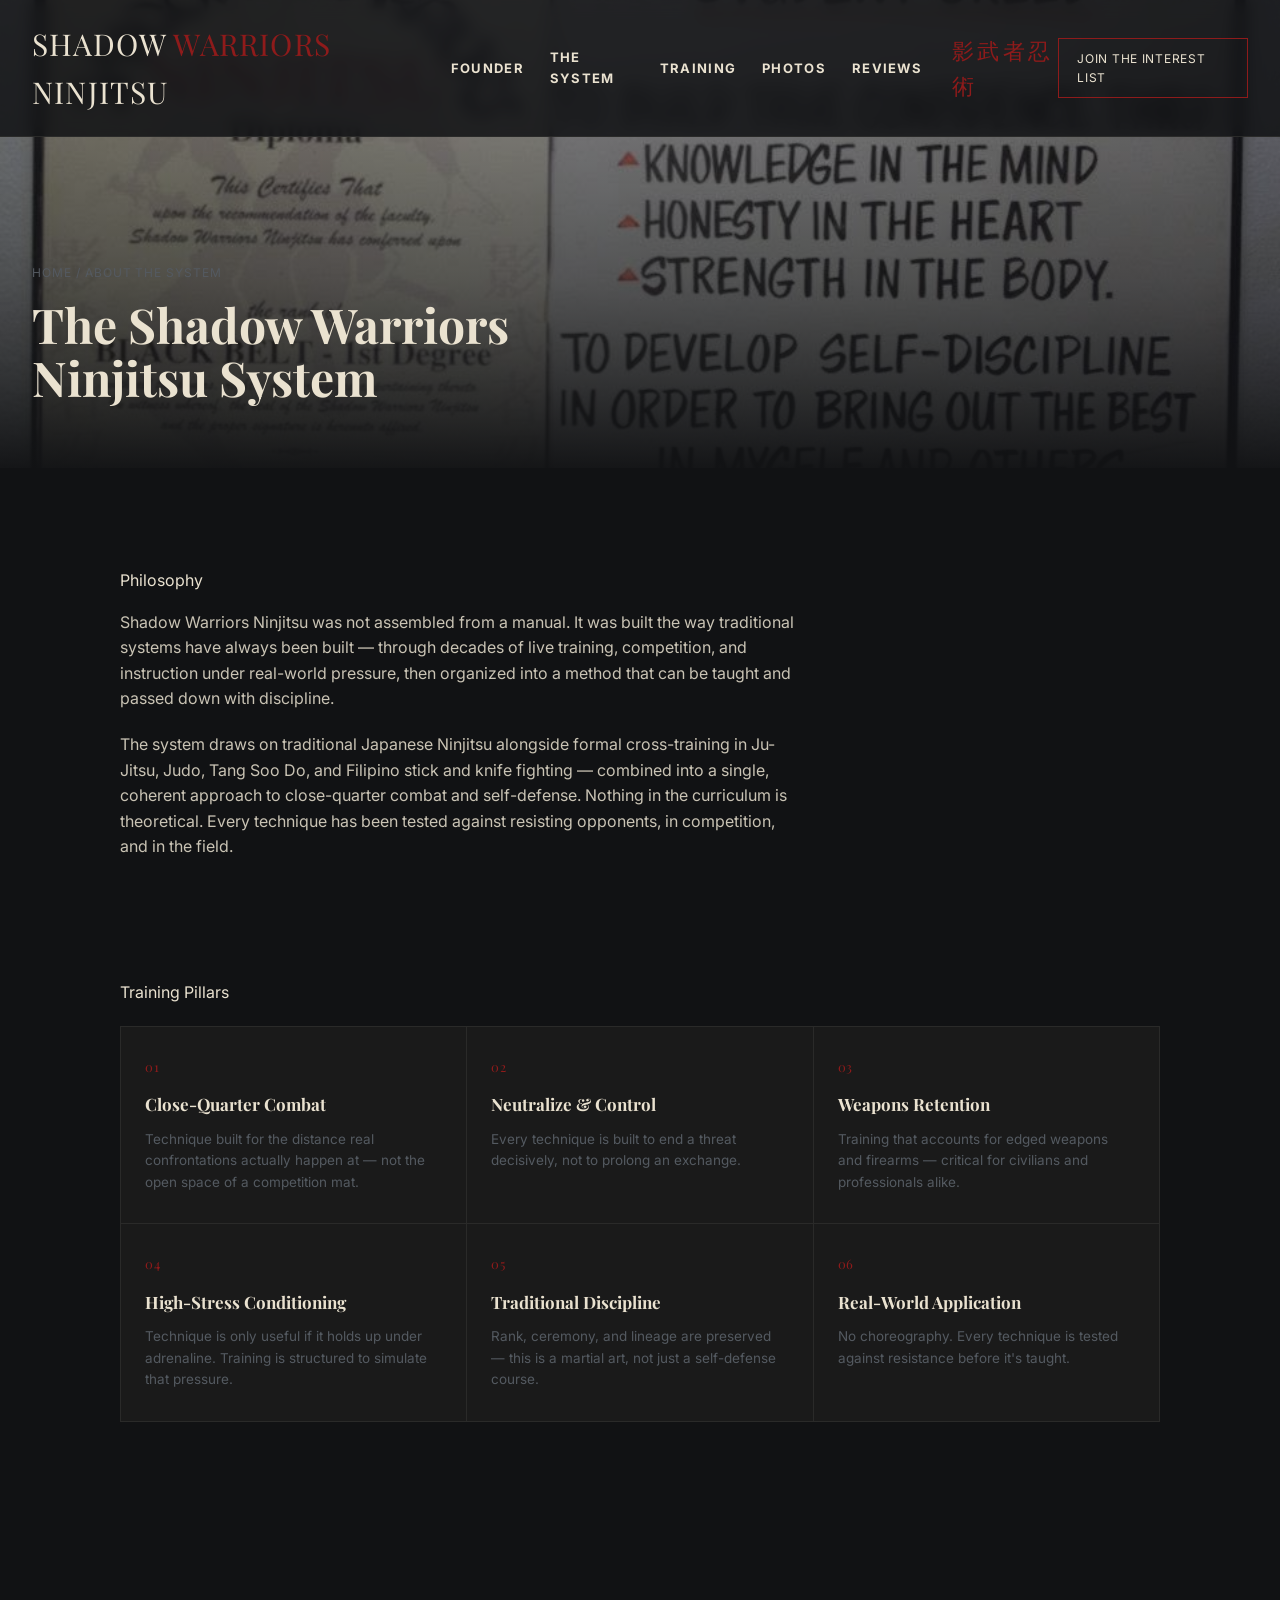
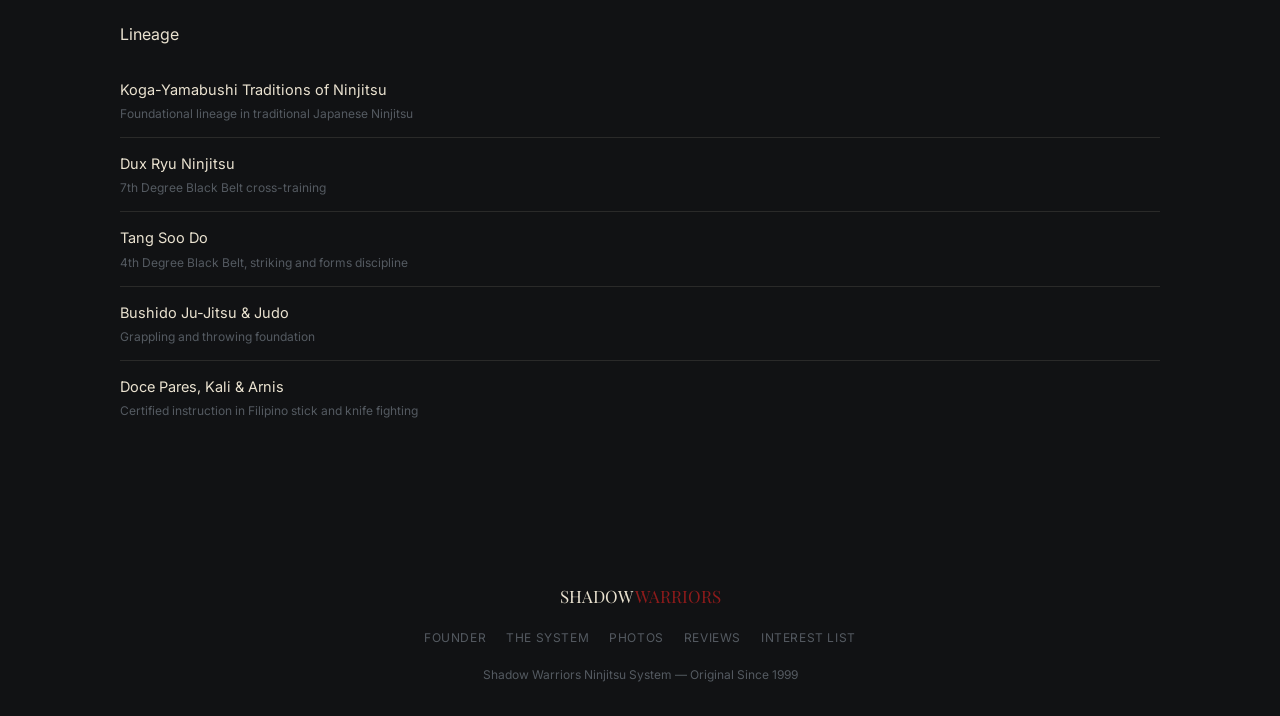
==== about-the-system.html @ 255f66b7 "Fix Founder page duplicate photo, refresh Home page Legacy image" ====
<!DOCTYPE html>
<html lang="en">
<head>
<meta charset="UTF-8">
<meta name="viewport" content="width=device-width, initial-scale=1.0">
<title>About the System — Shadow Warriors Ninjitsu</title>
<link rel="preconnect" href="https://fonts.googleapis.com">
<link rel="preconnect" href="https://fonts.gstatic.com" crossorigin>
<link href="https://fonts.googleapis.com/css2?family=Playfair+Display:wght@400;600;700&family=Inter:wght@400;500;600;700&display=swap" rel="stylesheet">
<link rel="stylesheet" href="style.css">
<style>
  .page-hero{
    position:relative; min-height:52vh;
    display:flex; align-items:flex-end;
    padding:64px 32px 64px;
    background:
      linear-gradient(180deg, rgba(17,18,20,0.3) 0%, rgba(17,18,20,0.65) 60%, rgba(17,18,20,0.98) 100%),
      url('photos/credential-black-belt-diploma-creed.jpg') center 30% / cover no-repeat;
  }
  .page-hero-inner{ max-width:640px; }
  .breadcrumb{ font-size:12px; letter-spacing:0.08em; text-transform:uppercase; color:var(--steel); margin-bottom:16px; display:block; }
  .breadcrumb a{ color:var(--steel); } .breadcrumb a:hover{ color:var(--rice); }

  .philosophy p{ color:#c9c3b4; font-size:16px; max-width:680px; margin-bottom:20px; }

  .pillar-grid{ display:grid; grid-template-columns:repeat(3,1fr); gap:1px; background:var(--hairline); border:1px solid var(--hairline); margin-top:20px; }
  .pillar-card{ background:var(--charcoal); padding:30px 24px; }
  .pillar-card .num{ font-family:'Playfair Display', serif; font-size:13px; color:var(--crimson); letter-spacing:0.06em; margin-bottom:14px; }
  .pillar-card h3{ font-family:'Playfair Display', serif; font-size:17px; color:var(--rice); margin-bottom:10px; }
  .pillar-card p{ font-size:13.5px; color:var(--steel); }
  @media (max-width:800px){ .pillar-grid{ grid-template-columns:1fr; } }

  .lineage-list{ list-style:none; margin-top:8px; }
  .lineage-list li{ font-size:14.5px; color:var(--rice); padding:14px 0; border-top:1px solid var(--hairline); }
  .lineage-list li:first-child{ border-top:none; }
  .lineage-list span{ display:block; font-size:12px; color:var(--steel); margin-top:3px; }
</style>
</head>
<body>

<nav>
  <div class="nav-brand">SHADOW <span>WARRIORS</span> NINJITSU</div>
  <div class="nav-links">
    <a href="founder.html">Founder</a>
    <a href="about-the-system.html">The System</a>
    <a href="training.html">Training</a>
    <a href="photos.html">Photos</a>
    <a href="shadow-warriors-legacy-homepage.html#reviews">Reviews</a>
    <span class="nav-kanji">影武者忍術</span>
  </div>
  <a href="contact.html" class="nav-cta">Join the Interest List</a>
</nav>

<header class="page-hero">
  <div class="page-hero-inner fade">
    <span class="breadcrumb"><a href="shadow-warriors-legacy-homepage.html">Home</a> / About the System</span>
    <h1 class="serif" style="font-size:clamp(32px,5vw,48px); color:var(--rice); line-height:1.1;">The Shadow Warriors Ninjitsu System</h1>
  </div>
</header>

<section>
  <div class="inner philosophy">
    <span class="eyebrow" style="display:block; margin-bottom:16px;">Philosophy</span>
    <p>Shadow Warriors Ninjitsu was not assembled from a manual. It was built the way traditional systems have always been built — through decades of live training, competition, and instruction under real-world pressure, then organized into a method that can be taught and passed down with discipline.</p>
    <p>The system draws on traditional Japanese Ninjitsu alongside formal cross-training in Ju-Jitsu, Judo, Tang Soo Do, and Filipino stick and knife fighting — combined into a single, coherent approach to close-quarter combat and self-defense. Nothing in the curriculum is theoretical. Every technique has been tested against resisting opponents, in competition, and in the field.</p>
  </div>
</section>

<section style="padding-top:0;">
  <div class="inner">
    <span class="eyebrow" style="display:block; margin-bottom:16px;">Training Pillars</span>
    <div class="pillar-grid">
      <div class="pillar-card">
        <div class="num">01</div>
        <h3>Close-Quarter Combat</h3>
        <p>Technique built for the distance real confrontations actually happen at — not the open space of a competition mat.</p>
      </div>
      <div class="pillar-card">
        <div class="num">02</div>
        <h3>Neutralize &amp; Control</h3>
        <p>Every technique is built to end a threat decisively, not to prolong an exchange.</p>
      </div>
      <div class="pillar-card">
        <div class="num">03</div>
        <h3>Weapons Retention</h3>
        <p>Training that accounts for edged weapons and firearms — critical for civilians and professionals alike.</p>
      </div>
      <div class="pillar-card">
        <div class="num">04</div>
        <h3>High-Stress Conditioning</h3>
        <p>Technique is only useful if it holds up under adrenaline. Training is structured to simulate that pressure.</p>
      </div>
      <div class="pillar-card">
        <div class="num">05</div>
        <h3>Traditional Discipline</h3>
        <p>Rank, ceremony, and lineage are preserved — this is a martial art, not just a self-defense course.</p>
      </div>
      <div class="pillar-card">
        <div class="num">06</div>
        <h3>Real-World Application</h3>
        <p>No choreography. Every technique is tested against resistance before it's taught.</p>
      </div>
    </div>
  </div>
</section>

<section>
  <div class="inner">
    <span class="eyebrow" style="display:block; margin-bottom:16px;">Lineage</span>
    <ul class="lineage-list">
      <li>Koga-Yamabushi Traditions of Ninjitsu<span>Foundational lineage in traditional Japanese Ninjitsu</span></li>
      <li>Dux Ryu Ninjitsu<span>7th Degree Black Belt cross-training</span></li>
      <li>Tang Soo Do<span>4th Degree Black Belt, striking and forms discipline</span></li>
      <li>Bushido Ju-Jitsu &amp; Judo<span>Grappling and throwing foundation</span></li>
      <li>Doce Pares, Kali &amp; Arnis<span>Certified instruction in Filipino stick and knife fighting</span></li>
    </ul>
  </div>
</section>

<footer>
  <div class="footer-brand">SHADOW <span>WARRIORS</span></div>
  <div class="footer-links">
    <a href="founder.html">Founder</a>
    <a href="about-the-system.html">The System</a>
    <a href="photos.html">Photos</a>
    <a href="shadow-warriors-legacy-homepage.html#reviews">Reviews</a>
    <a href="contact.html">Interest List</a>
  </div>
  <div class="footer-meta">Shadow Warriors Ninjitsu System — Original Since 1999</div>
</footer>

<script src="script.js"></script>
</body>
</html>
---- style.css ----
:root{
    --carbon:#111214;
    --charcoal:#1a1a1a;
    --crimson:#8e1b1b;
    --steel:#545a61;
    --rice:#eae2d0;
    --hairline:#2a2a29;
  }
  *{box-sizing:border-box; margin:0; padding:0;}
  html{scroll-behavior:smooth;}
  body{
    background:var(--carbon);
    color:var(--rice);
    font-family:'Inter', sans-serif;
    line-height:1.6;
    -webkit-font-smoothing:antialiased;
  }
  img{max-width:100%; display:block;}
  a{color:inherit; text-decoration:none;}
  .serif{ font-family:'Playfair Display', serif; }

  @keyframes fadeUp{ from{opacity:0; transform:translateY(14px);} to{opacity:1; transform:translateY(0);} }
  .fade{ animation:fadeUp 1s ease both; }
  .fade-delay{ animation:fadeUp 1.1s ease 0.15s both; }
  @media (prefers-reduced-motion:reduce){ .fade,.fade-delay{ animation:none; } html{scroll-behavior:auto;} }

  /* ===== NAV ===== */
  nav{
    position:fixed; top:0; left:0; right:0; z-index:50;
    display:flex; align-items:center; justify-content:space-between;
    padding:20px 32px;
    background:rgba(17,18,20,0.85);
    backdrop-filter:blur(8px);
    border-bottom:1px solid var(--hairline);
  }
  .nav-brand{ font-family:'Playfair Display', serif; font-size:30px; letter-spacing:0.04em; color:var(--rice); }
  .nav-brand span{ color:var(--crimson); }
  .nav-links{ display:flex; align-items:center; gap:26px; }
  .nav-links a{ font-size:13px; font-weight:700; letter-spacing:0.1em; text-transform:uppercase; color:var(--rice); }
  .nav-links a:hover{ color:var(--crimson); }
  .nav-kanji{ font-family:'Playfair Display', serif; font-size:22px; letter-spacing:0.15em; color:var(--crimson); margin-left:4px; }
  .nav-cta{
    font-size:12px; letter-spacing:0.06em; text-transform:uppercase;
    border:1px solid var(--crimson); color:var(--rice);
    padding:10px 18px;
  }
  .nav-cta:hover{ background:var(--crimson); }
  @media (max-width:900px){ .nav-links{ display:none; } }

  /* ===== HERO ===== */
  .hero{
    position:relative; min-height:100vh;
    display:flex; align-items:flex-end;
    padding:64px 32px 88px;
    background:
      linear-gradient(180deg, rgba(17,18,20,0.45) 0%, rgba(17,18,20,0.7) 60%, rgba(17,18,20,0.98) 100%),
      url('photos/hero-outdoor-lineup.jpg') center 30% / cover no-repeat;
  }
  .hero-inner{ max-width:620px; }
  .hero .eyebrow{ font-size:18px; letter-spacing:0.16em; text-transform:uppercase; color:#5c1015; font-weight:700; margin-bottom:18px; display:block; }
  .hero h1{ font-size:clamp(42px,7.5vw,72px); font-weight:700; color:var(--rice); line-height:1.05; margin-bottom:16px; text-shadow:0 4px 24px rgba(0,0,0,0.55), 0 0 40px rgba(142,27,27,0.25); }
  .hero .sub{ font-size:16px; letter-spacing:0.02em; color:var(--steel); margin-bottom:20px; text-transform:uppercase; }
  .hero .support{ font-size:15px; color:#c9c3b4; max-width:440px; margin-bottom:34px; }
  .hero .support strong{ color:var(--rice); font-weight:600; }
  .cta-row{ display:flex; flex-wrap:wrap; gap:16px; align-items:center; }
  .btn-primary{
    background:var(--crimson); color:var(--rice);
    font-size:13px; letter-spacing:0.06em; text-transform:uppercase;
    padding:16px 28px; border:1px solid var(--crimson);
    transition:background .2s ease;
  }
  .btn-primary:hover{ background:#701515; }
  .btn-ghost{
    font-size:13px; letter-spacing:0.04em; color:var(--rice);
    border-bottom:1px solid var(--steel); padding:15px 2px;
  }
  .btn-ghost:hover{ border-color:var(--rice); }

  /* ===== SECTION SHELL ===== */
  section{ padding:100px 32px; }
  .inner{ max-width:1040px; margin:0 auto; }
  .head{ margin-bottom:56px; max-width:600px; }
  .head .eyebrow{ font-size:12px; letter-spacing:0.16em; text-transform:uppercase; color:var(--crimson); margin-bottom:14px; display:block; }
  .head h2{ font-size:clamp(28px,4vw,40px); font-weight:600; color:var(--rice); }
  .head p{ color:var(--steel); margin-top:14px; font-size:15px; }

  /* ===== TRUST STRIP ===== */
  .trust{ padding:48px 32px; border-top:1px solid var(--hairline); border-bottom:1px solid var(--hairline); background:var(--charcoal); }
  .trust-row{ max-width:1040px; margin:0 auto; display:flex; justify-content:space-between; flex-wrap:wrap; gap:20px; }
  .trust-item{ font-size:12px; letter-spacing:0.1em; text-transform:uppercase; color:var(--rice); text-align:center; flex:1; min-width:140px; }

  /* ===== FOUNDER / LEGACY ===== */
  .legacy-grid{ display:grid; grid-template-columns:0.85fr 1.15fr; gap:56px; align-items:center; }
  .legacy-grid img{ width:100%; filter:grayscale(60%) contrast(1.05); border:1px solid var(--hairline); }
  .legacy-grid h3{ font-family:'Playfair Display', serif; font-size:26px; color:var(--rice); margin-bottom:6px; }
  .legacy-grid .role{ color:var(--crimson); font-size:13px; letter-spacing:0.04em; text-transform:uppercase; margin-bottom:20px; }
  .legacy-grid p{ color:#c9c3b4; font-size:15px; margin-bottom:20px; }
  .legacy-list{ list-style:none; }
  .legacy-list li{ font-size:14px; color:var(--rice); padding:10px 0; border-top:1px solid var(--hairline); }
  .legacy-list li:first-child{ border-top:none; }
  @media (max-width:800px){ .legacy-grid{ grid-template-columns:1fr; } }

  /* ===== CREDENTIALS ===== */
  .cred-grid{ display:grid; grid-template-columns:repeat(3,1fr); gap:1px; background:var(--hairline); border:1px solid var(--hairline); }
  .cred-card{ background:var(--carbon); padding:36px 24px; text-align:center; }
  .cred-num{ font-family:'Playfair Display', serif; font-size:44px; color:var(--crimson); font-weight:700; }
  .cred-label{ font-size:12px; letter-spacing:0.06em; text-transform:uppercase; color:var(--steel); margin-top:8px; }
  @media (max-width:700px){ .cred-grid{ grid-template-columns:1fr 1fr; } }

  /* ===== TRAINING PROGRAMS ===== */
  .program-grid{ display:grid; grid-template-columns:repeat(3,1fr); gap:1px; background:var(--hairline); border:1px solid var(--hairline); }
  .program-card{ background:var(--charcoal); padding:32px 26px; }
  .program-icon{ width:22px; height:22px; margin-bottom:20px; }
  .program-card h3{ font-family:'Playfair Display', serif; font-size:18px; color:var(--rice); margin-bottom:10px; }
  .program-card p{ font-size:13.5px; color:var(--steel); margin-bottom:18px; }
  .program-link{ font-size:12px; letter-spacing:0.05em; text-transform:uppercase; color:var(--crimson); border-bottom:1px solid var(--crimson); padding-bottom:2px; }
  @media (max-width:800px){ .program-grid{ grid-template-columns:1fr; } }

  /* ===== TESTIMONIAL ===== */
  .testimonial{ text-align:center; background:var(--charcoal); border-top:1px solid var(--hairline); border-bottom:1px solid var(--hairline); }
  .testimonial-inner{ max-width:680px; margin:0 auto; }
  .quote{ font-family:'Playfair Display', serif; font-style:italic; font-size:22px; color:var(--rice); line-height:1.5; margin-bottom:24px; }
  .quote-author{ font-size:13px; letter-spacing:0.04em; color:var(--rice); }
  .quote-platform{ font-size:11.5px; letter-spacing:0.08em; text-transform:uppercase; color:var(--steel); margin-top:4px; }
  .read-more{ display:inline-block; margin-top:28px; font-size:12px; letter-spacing:0.06em; text-transform:uppercase; border:1px solid var(--steel); padding:12px 22px; color:var(--rice); }
  .read-more:hover{ border-color:var(--rice); }

  /* ===== INTEREST FORM ===== */
  .interest-grid{ display:grid; grid-template-columns:1fr 1fr; gap:60px; align-items:start; }
  .interest-grid p{ color:var(--steel); font-size:15px; max-width:400px; }
  form{ display:flex; flex-direction:column; gap:14px; }
  .field-row{ display:grid; grid-template-columns:1fr 1fr; gap:14px; }
  label{ display:block; font-size:11px; letter-spacing:0.06em; text-transform:uppercase; color:var(--steel); margin-bottom:6px; }
  input, select{
    width:100%; background:var(--carbon); border:1px solid var(--hairline);
    color:var(--rice); padding:13px 14px; font-size:14px; font-family:'Inter', sans-serif;
  }
  input:focus, select:focus{ outline:none; border-color:var(--crimson); }
  .submit-btn{
    background:var(--crimson); color:var(--rice); border:none;
    font-size:13px; letter-spacing:0.06em; text-transform:uppercase;
    padding:16px; cursor:pointer; margin-top:6px;
  }
  .submit-btn:hover{ background:#701515; }
  @media (max-width:800px){ .interest-grid{ grid-template-columns:1fr; gap:32px; } }

  /* ===== FOOTER ===== */
  footer{ padding:48px 32px 32px; text-align:center; }
  .footer-brand{ font-family:'Playfair Display', serif; font-size:17px; margin-bottom:18px; }
  .footer-brand span{ color:var(--crimson); }
  .footer-links{ display:flex; justify-content:center; gap:20px; flex-wrap:wrap; margin-bottom:18px; }
  .footer-links a{ font-size:12px; letter-spacing:0.05em; text-transform:uppercase; color:var(--steel); }
  .footer-links a:hover{ color:var(--rice); }
  .footer-meta{ font-size:12px; color:var(--steel); }

  /* ===== SCROLL REVEAL ===== */
  .reveal{ opacity:0; transform:translateY(28px); transition:opacity .7s ease, transform .7s ease; }
  .reveal-visible{ opacity:1; transform:translateY(0); }

  /* ===== PARALLAX (desktop only, respects reduced motion) ===== */
  @media (prefers-reduced-motion: no-preference) and (min-width:900px){
    .hero, .page-hero{ background-attachment:fixed; }
  }

  /* ===== FULL-BLEED SECTIONS ===== */
  .full-bleed{
    width:100vw;
    position:relative;
    left:50%; right:50%;
    margin-left:-50vw; margin-right:-50vw;
  }
  .full-bleed .inner{ max-width:1400px; }
  .full-bleed .cred-grid,
  .full-bleed .program-grid{
    grid-template-columns:repeat(4,1fr);
  }
  @media (max-width:1100px){
    .full-bleed .cred-grid, .full-bleed .program-grid{ grid-template-columns:repeat(2,1fr); }
  }
  @media (max-width:700px){
    .full-bleed .cred-grid, .full-bleed .program-grid{ grid-template-columns:1fr; }
  }

  /* ===== VERTICAL KANJI STRIP (right edge) — individual upright characters, stacked ===== */
  .side-kanji-wrap{
    position:fixed;
    top:50%; right:20px;
    transform:translateY(-50%);
    z-index:40;
    pointer-events:none;
  }
  .side-kanji{
    display:flex;
    flex-direction:column;
    align-items:center;
    gap:2px;
  }
  .side-kanji span{
    display:block;
    font-family:'Playfair Display', serif;
    font-size:clamp(38px, 7vw, 90px);
    line-height:1;
    color:#8e1b1b;
    opacity:0.85;
  }
  @media (max-width:900px){ .side-kanji-wrap{ display:none; } }
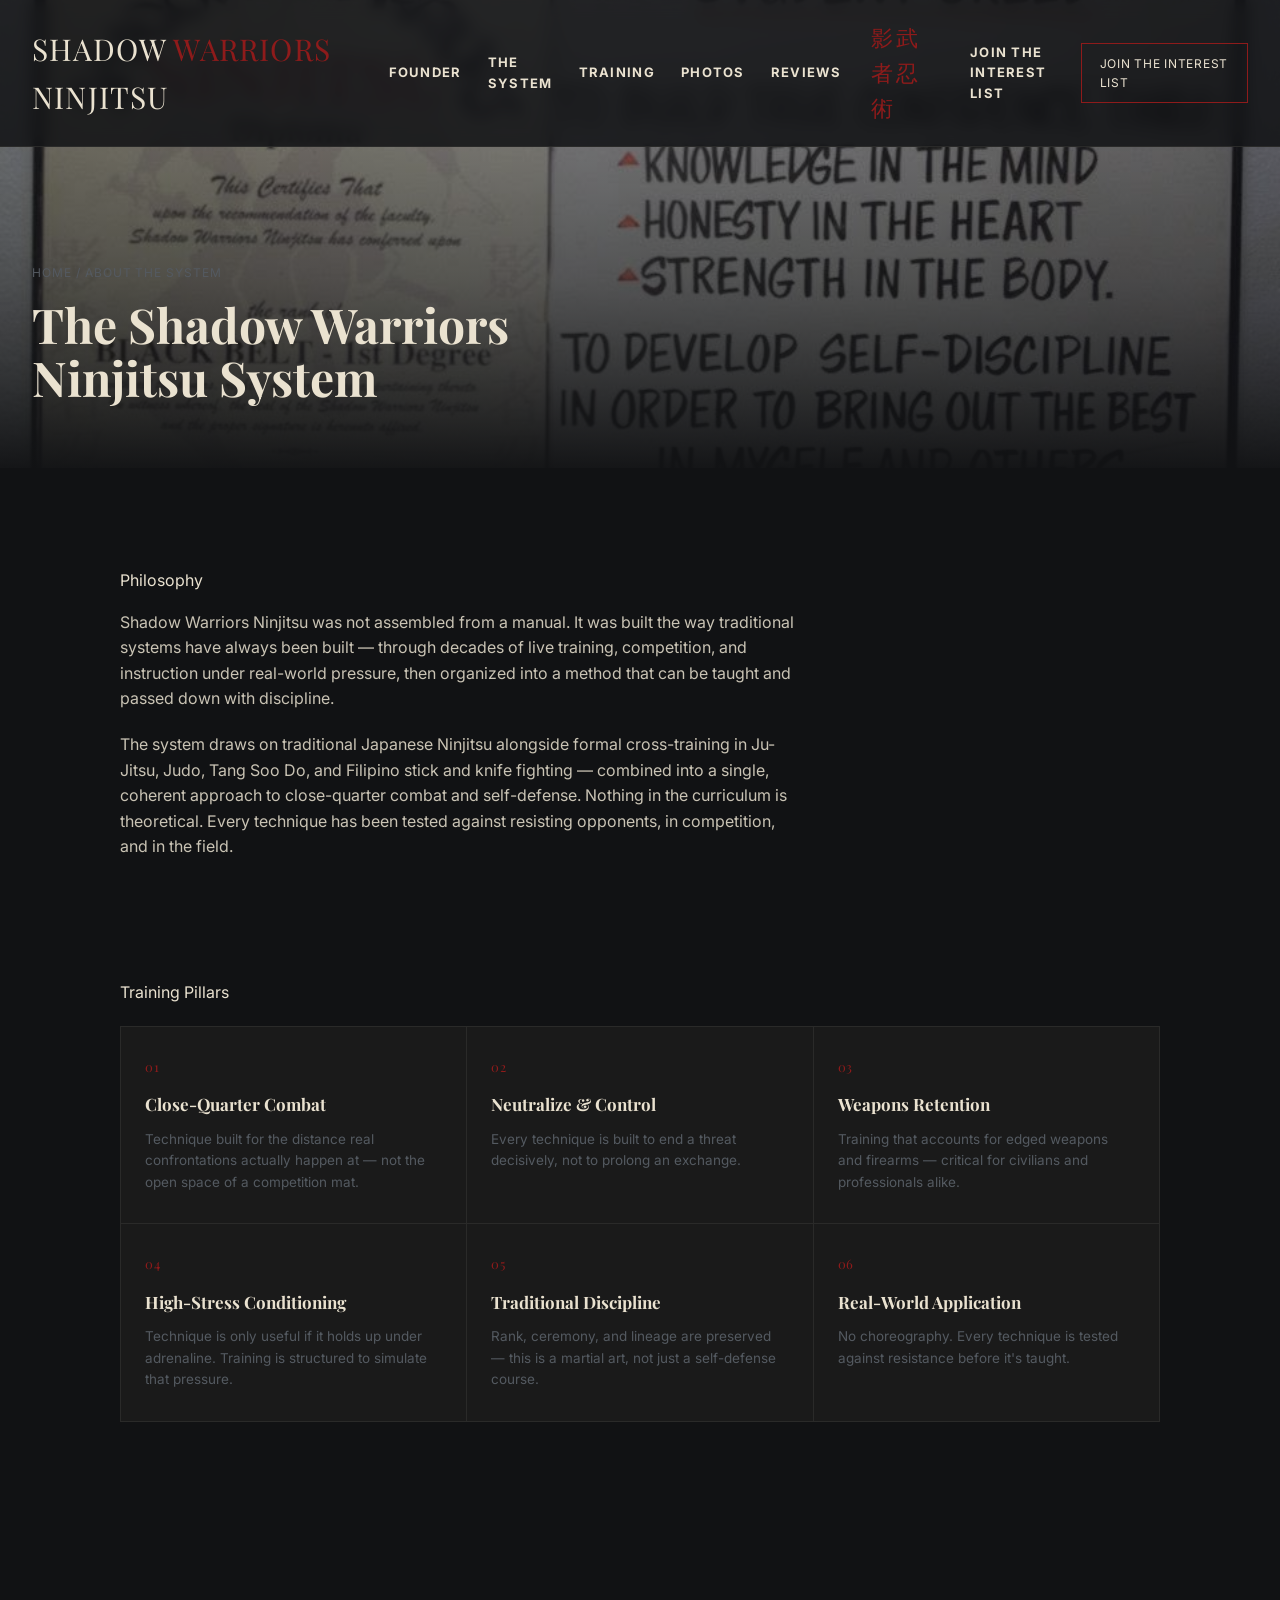
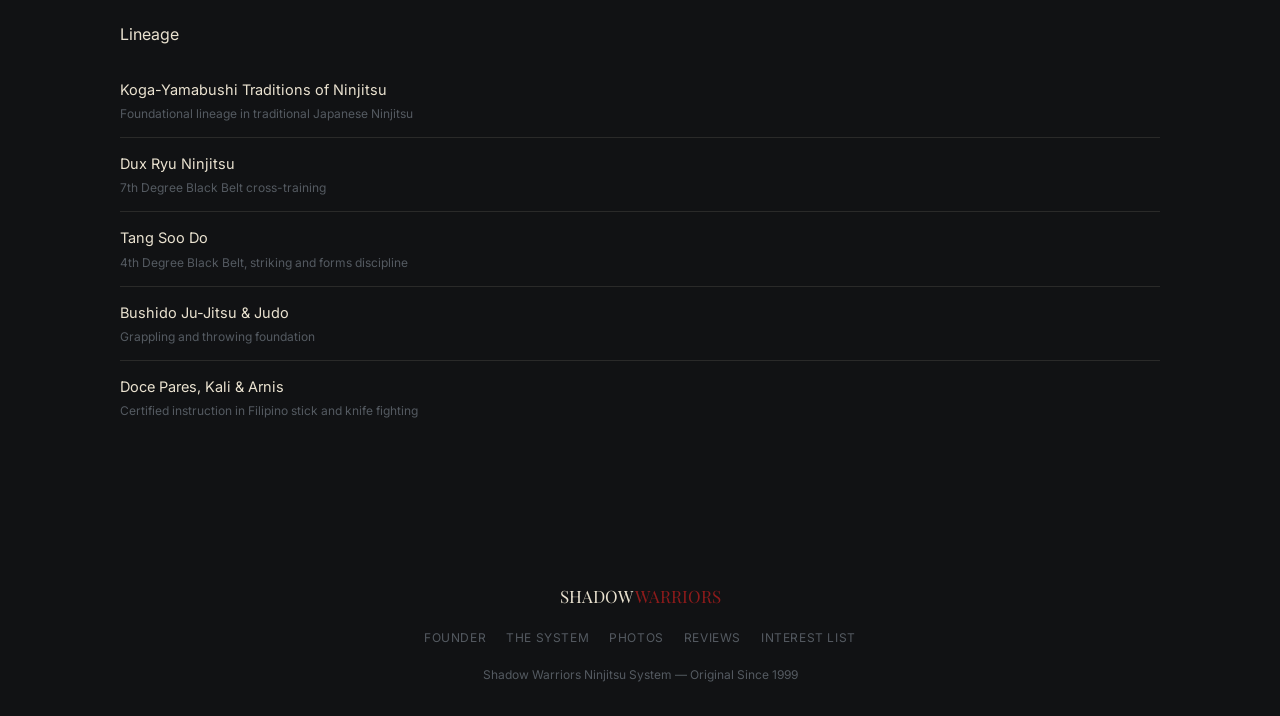
==== commit f717ad06: "Add hamburger menu for mobile navigation" ====
--- a/about-the-system.html
+++ b/about-the-system.html
@@ -38,6 +38,7 @@
 </head>
 <body>
 
+<div class="nav-backdrop"></div>
 <nav>
   <div class="nav-brand">SHADOW <span>WARRIORS</span> NINJITSU</div>
   <div class="nav-links">
@@ -47,8 +48,10 @@
     <a href="photos.html">Photos</a>
     <a href="shadow-warriors-legacy-homepage.html#reviews">Reviews</a>
     <span class="nav-kanji">影武者忍術</span>
+    <a href="contact.html" class="nav-mobile-cta">Join the Interest List</a>
   </div>
   <a href="contact.html" class="nav-cta">Join the Interest List</a>
+  <button class="nav-toggle" aria-label="Open menu">&#9776;</button>
 </nav>
 
 <header class="page-hero">
--- a/style.css
+++ b/style.css
@@ -45,7 +45,56 @@
     padding:10px 18px;
   }
   .nav-cta:hover{ background:var(--crimson); }
-  @media (max-width:900px){ .nav-links{ display:none; } }
+
+  /* ===== HAMBURGER MENU (mobile) ===== */
+  .nav-toggle{
+    display:none;
+    background:none; border:none; color:var(--rice);
+    font-size:26px; line-height:1; cursor:pointer;
+    padding:4px 6px; margin-left:12px;
+  }
+  .nav-backdrop{
+    position:fixed; inset:0;
+    background:rgba(10,10,10,0.7);
+    z-index:110;
+    opacity:0; pointer-events:none;
+    transition:opacity .25s ease;
+  }
+  .nav-backdrop.nav-open{ opacity:1; pointer-events:auto; }
+
+  @media (max-width:900px){
+    .nav-toggle{ display:block; }
+    .nav-links{
+      display:flex !important;
+      flex-direction:column;
+      align-items:flex-start;
+      gap:26px;
+      position:fixed;
+      top:0; right:-85%;
+      width:78%; max-width:320px;
+      height:100vh;
+      background:#111214;
+      border-left:1px solid var(--hairline);
+      padding:90px 32px 32px;
+      z-index:120;
+      transition:right .3s ease;
+      overflow-y:auto;
+    }
+    .nav-links.nav-open{ right:0; }
+    .nav-links a{ font-size:16px; }
+    .nav-brand{ font-size:19px; }
+    .nav-cta{ display:none; }
+    .nav-links .nav-mobile-cta{
+      display:block;
+      margin-top:12px;
+      background:var(--crimson);
+      color:var(--rice);
+      padding:14px 20px;
+      font-size:13px; letter-spacing:0.06em; text-transform:uppercase;
+      text-align:center;
+      width:100%;
+    }
+  }
 
   /* ===== HERO ===== */
   .hero{
@@ -172,7 +221,7 @@
   .full-bleed .inner{ max-width:1400px; }
   .full-bleed .cred-grid,
   .full-bleed .program-grid{
-    grid-template-columns:repeat(4,1fr);
+    grid-template-columns:repeat(3,1fr);
   }
   @media (max-width:1100px){
     .full-bleed .cred-grid, .full-bleed .program-grid{ grid-template-columns:repeat(2,1fr); }
@@ -203,4 +252,32 @@
     color:#8e1b1b;
     opacity:0.85;
   }
-  @media (max-width:900px){ .side-kanji-wrap{ display:none; } }+  @media (max-width:900px){ .side-kanji-wrap{ display:none; } }
+
+  /* ===== LIGHTBOX ===== */
+  .lightbox-overlay{
+    position:fixed; inset:0;
+    background:rgba(10,10,10,0.95);
+    display:flex; align-items:center; justify-content:center;
+    z-index:200;
+    opacity:0; pointer-events:none;
+    transition:opacity .25s ease;
+    padding:40px;
+  }
+  .lightbox-overlay.lightbox-open{ opacity:1; pointer-events:auto; }
+  .lightbox-img{
+    max-width:92vw; max-height:88vh;
+    object-fit:contain;
+    box-shadow:0 20px 60px rgba(0,0,0,0.6);
+    border:1px solid var(--hairline);
+  }
+  .lightbox-close{
+    position:absolute; top:24px; right:32px;
+    background:none; border:1px solid var(--steel);
+    color:var(--rice);
+    font-size:28px; line-height:1;
+    width:44px; height:44px;
+    cursor:pointer;
+    display:flex; align-items:center; justify-content:center;
+  }
+  .lightbox-close:hover{ border-color:var(--crimson); color:var(--crimson); }
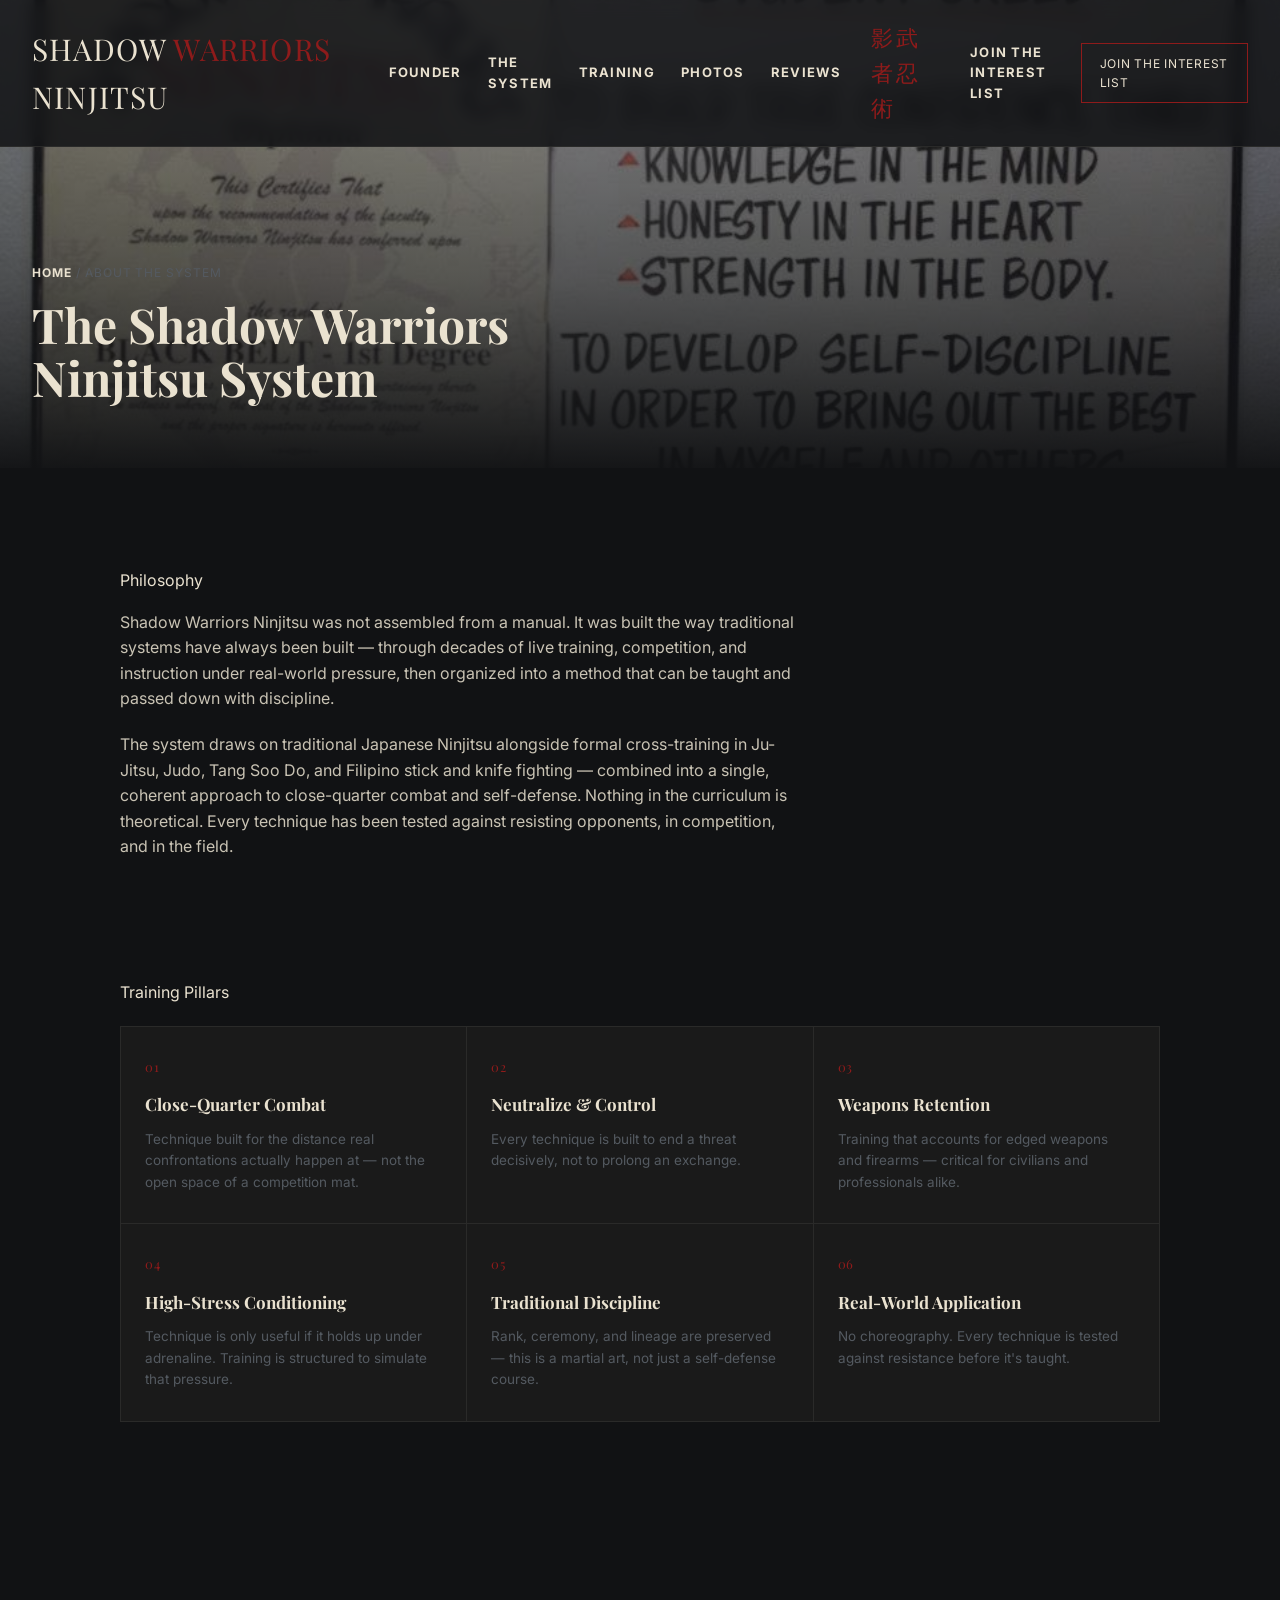
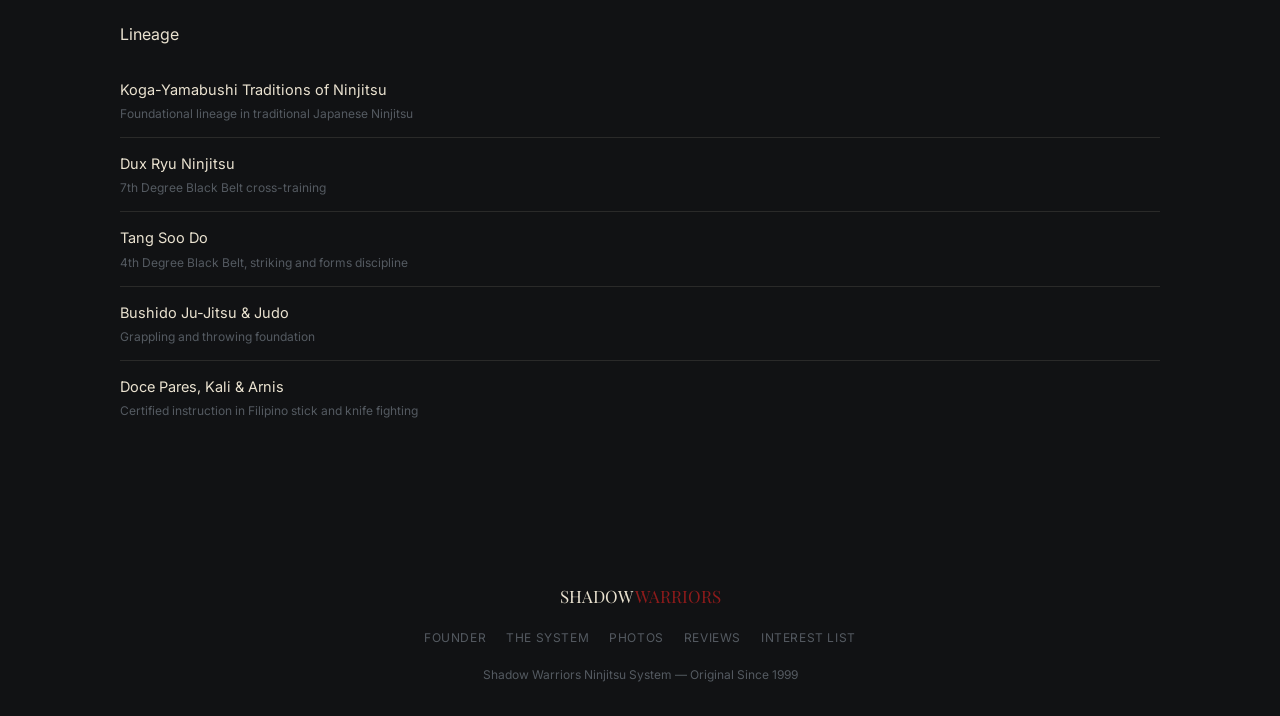
==== commit 3a22e3b9: "Bold and brighten breadcrumb Home links" ====
--- a/about-the-system.html
+++ b/about-the-system.html
@@ -19,7 +19,7 @@
   }
   .page-hero-inner{ max-width:640px; }
   .breadcrumb{ font-size:12px; letter-spacing:0.08em; text-transform:uppercase; color:var(--steel); margin-bottom:16px; display:block; }
-  .breadcrumb a{ color:var(--steel); } .breadcrumb a:hover{ color:var(--rice); }
+  .breadcrumb a{ color:var(--rice); font-weight:700; } .breadcrumb a:hover{ color:var(--crimson); }
 
   .philosophy p{ color:#c9c3b4; font-size:16px; max-width:680px; margin-bottom:20px; }
 
--- a/style.css
+++ b/style.css
@@ -26,7 +26,7 @@
 
   /* ===== NAV ===== */
   nav{
-    position:fixed; top:0; left:0; right:0; z-index:50;
+    position:fixed; top:0; left:0; right:0; z-index:150;
     display:flex; align-items:center; justify-content:space-between;
     padding:20px 32px;
     background:rgba(17,18,20,0.85);
@@ -234,7 +234,7 @@
   .side-kanji-wrap{
     position:fixed;
     top:50%; right:20px;
-    transform:translateY(-50%);
+    transform:translateY(calc(-50% + 96px));
     z-index:40;
     pointer-events:none;
   }
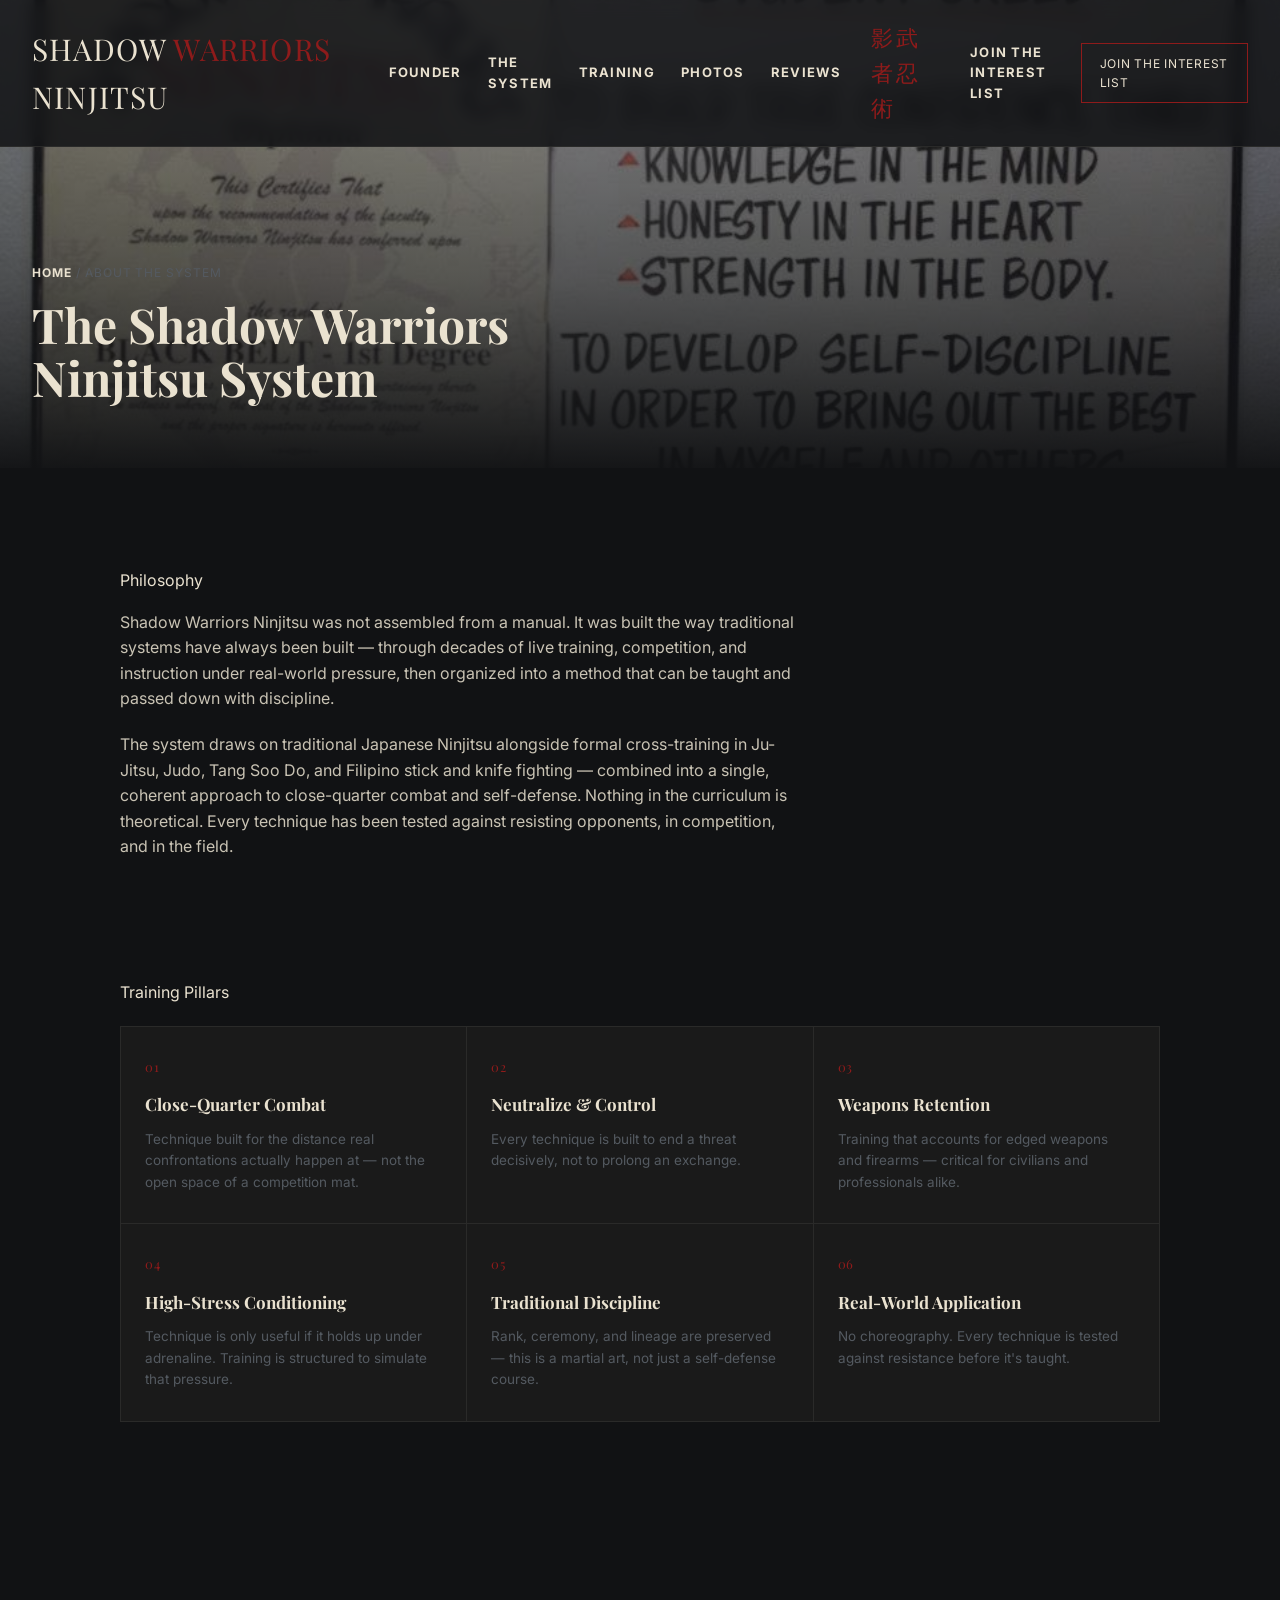
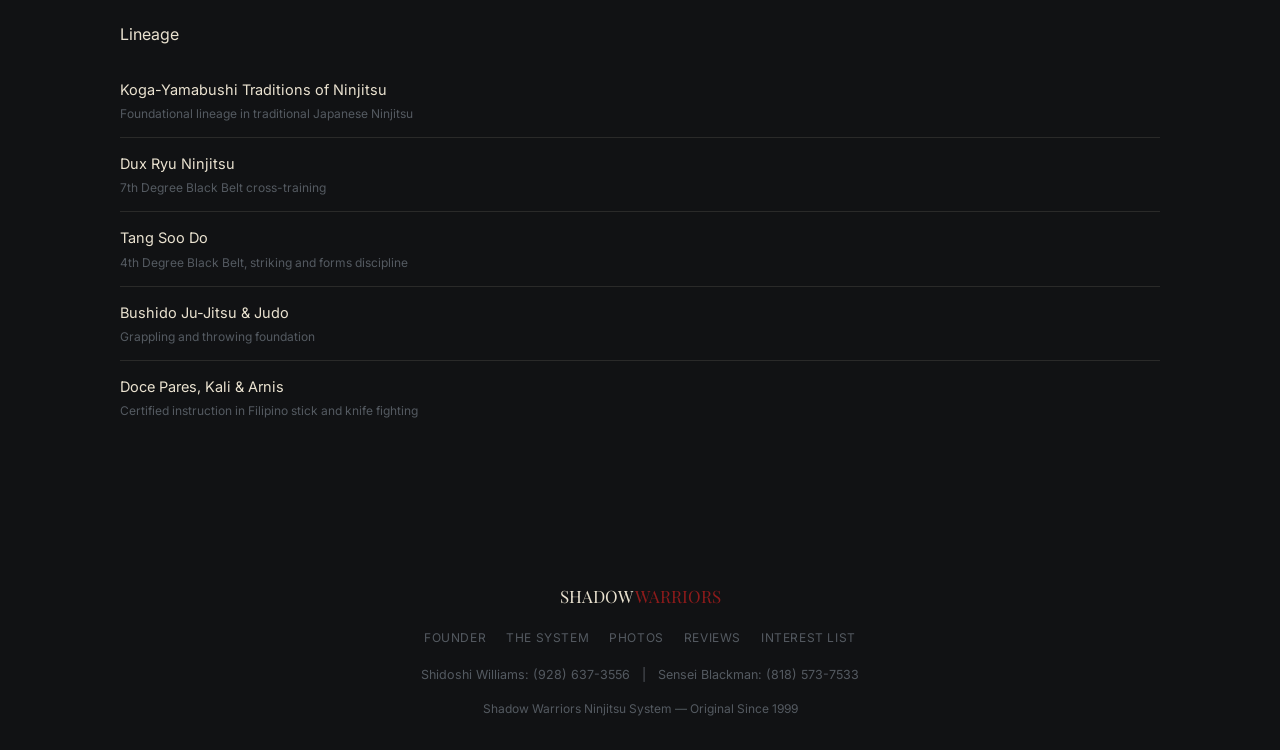
==== commit 2cfd0b02: "Add phone numbers to Contact page and footer" ====
--- a/about-the-system.html
+++ b/about-the-system.html
@@ -129,6 +129,11 @@
     <a href="shadow-warriors-legacy-homepage.html#reviews">Reviews</a>
     <a href="contact.html">Interest List</a>
   </div>
+  <div class="footer-phones" style="margin-bottom:14px; font-size:12.5px; color:var(--steel);">
+    <a href="tel:+19286373556" style="color:var(--steel);">Shidoshi Williams: (928) 637-3556</a>
+    &nbsp;&nbsp;|&nbsp;&nbsp;
+    <a href="tel:+18185737533" style="color:var(--steel);">Sensei Blackman: (818) 573-7533</a>
+  </div>
   <div class="footer-meta">Shadow Warriors Ninjitsu System — Original Since 1999</div>
 </footer>
 
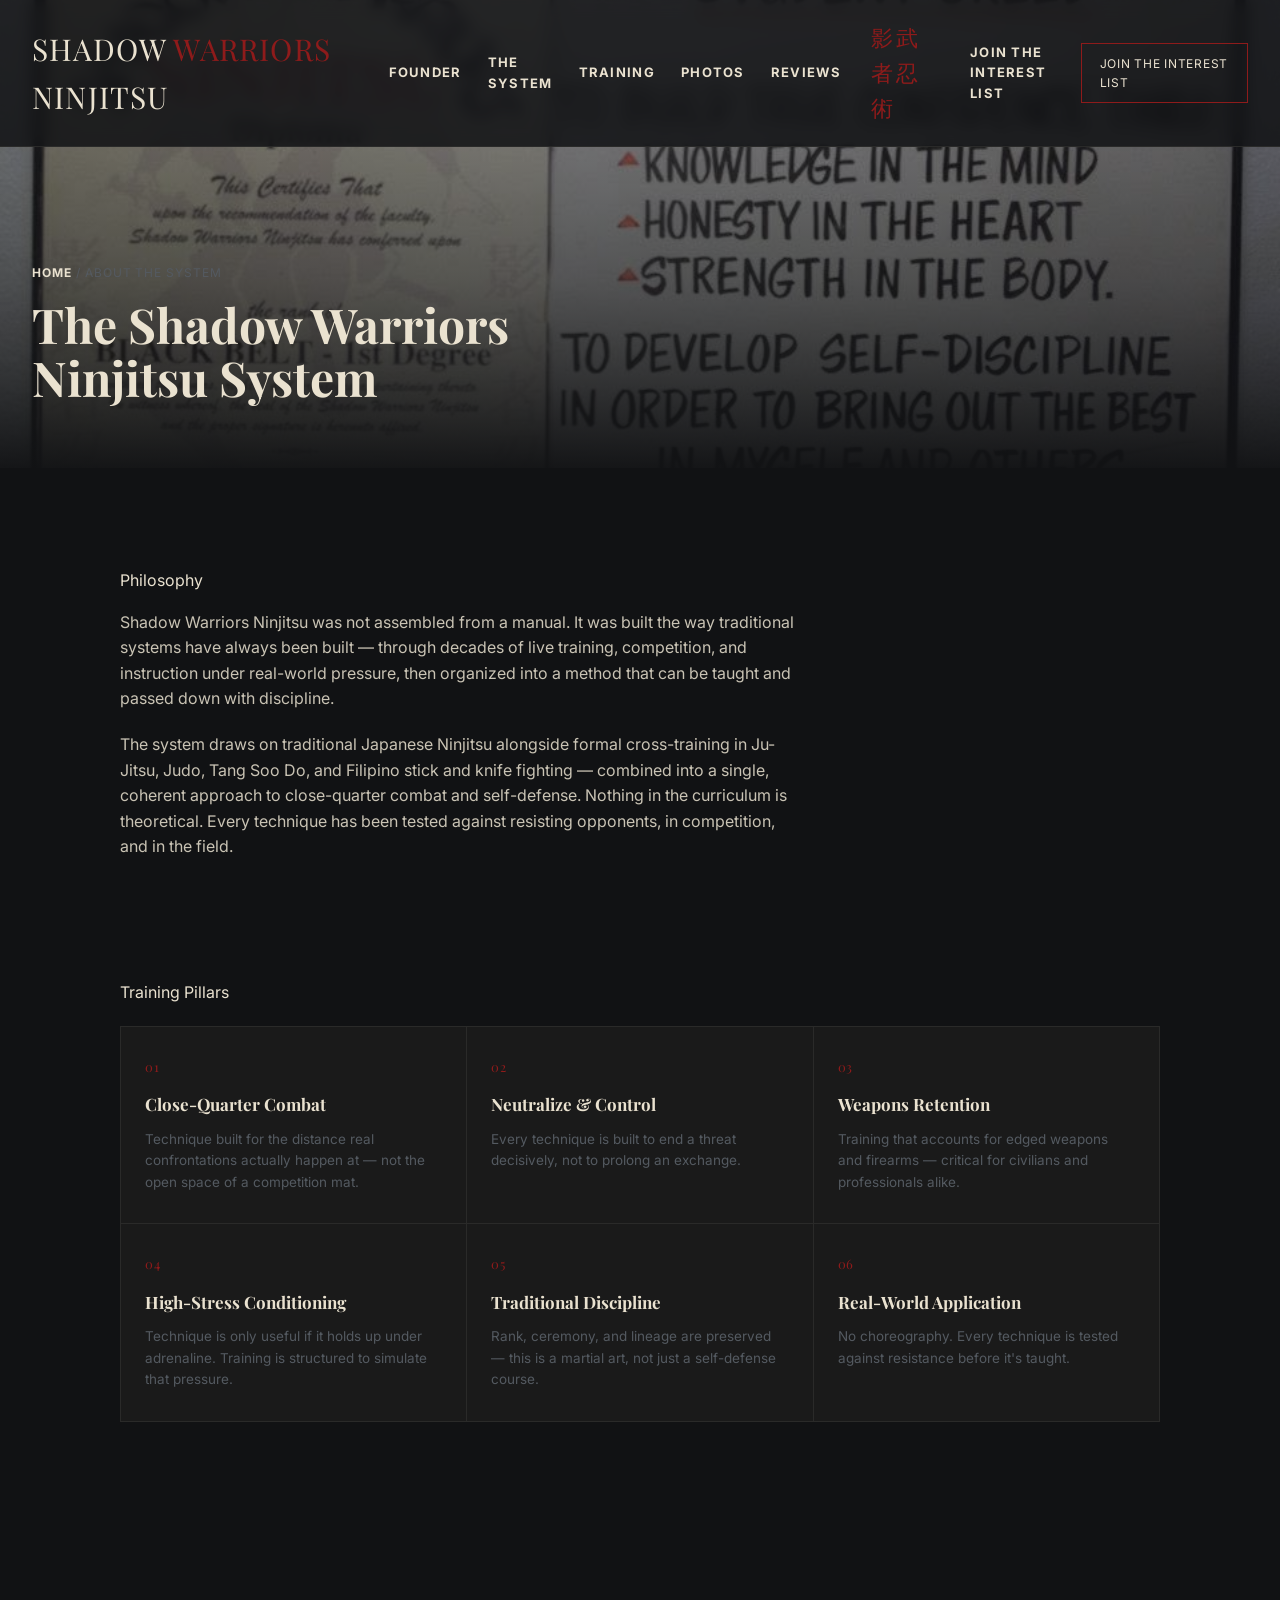
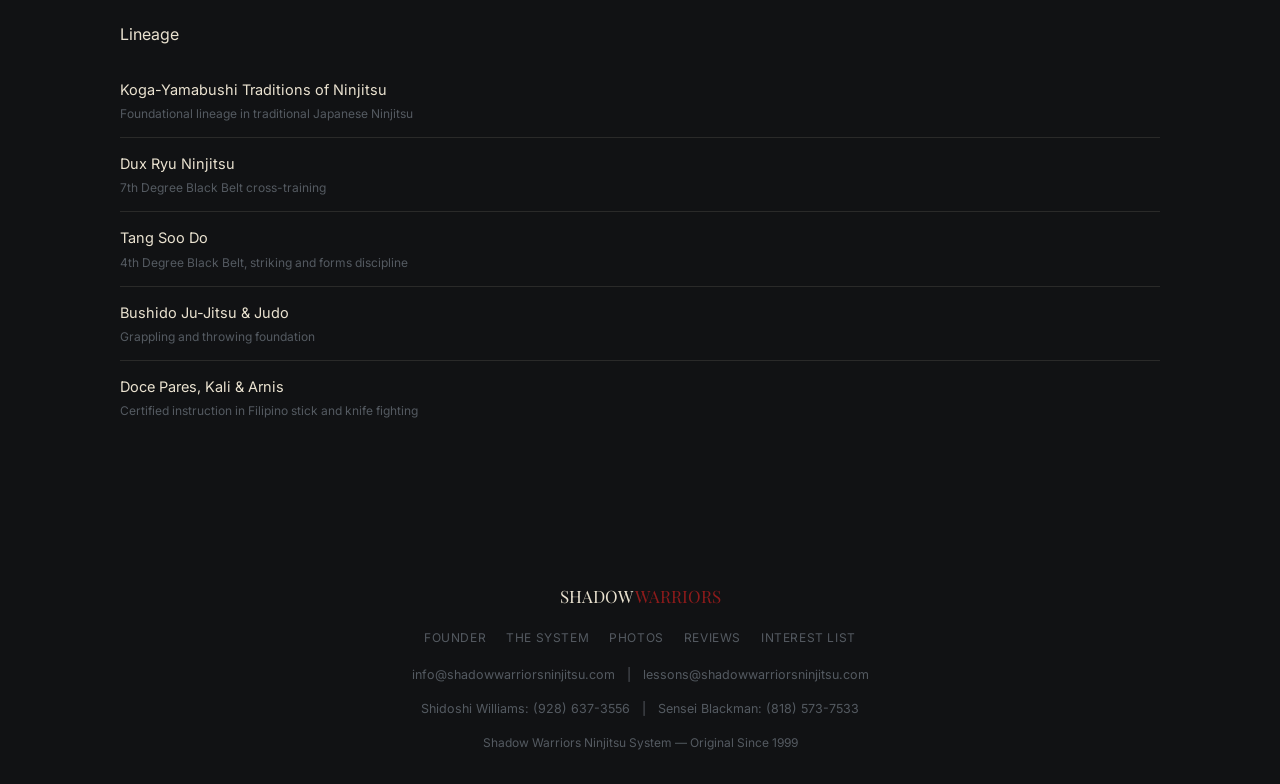
==== commit 7247db83: "Add email addresses to Contact page and footer" ====
--- a/about-the-system.html
+++ b/about-the-system.html
@@ -129,6 +129,11 @@
     <a href="shadow-warriors-legacy-homepage.html#reviews">Reviews</a>
     <a href="contact.html">Interest List</a>
   </div>
+  <div class="footer-emails" style="margin-bottom:14px; font-size:12.5px; color:var(--steel);">
+    <a href="mailto:info@shadowwarriorsninjitsu.com" style="color:var(--steel);">info@shadowwarriorsninjitsu.com</a>
+    &nbsp;&nbsp;|&nbsp;&nbsp;
+    <a href="mailto:lessons@shadowwarriorsninjitsu.com" style="color:var(--steel);">lessons@shadowwarriorsninjitsu.com</a>
+  </div>
   <div class="footer-phones" style="margin-bottom:14px; font-size:12.5px; color:var(--steel);">
     <a href="tel:+19286373556" style="color:var(--steel);">Shidoshi Williams: (928) 637-3556</a>
     &nbsp;&nbsp;|&nbsp;&nbsp;
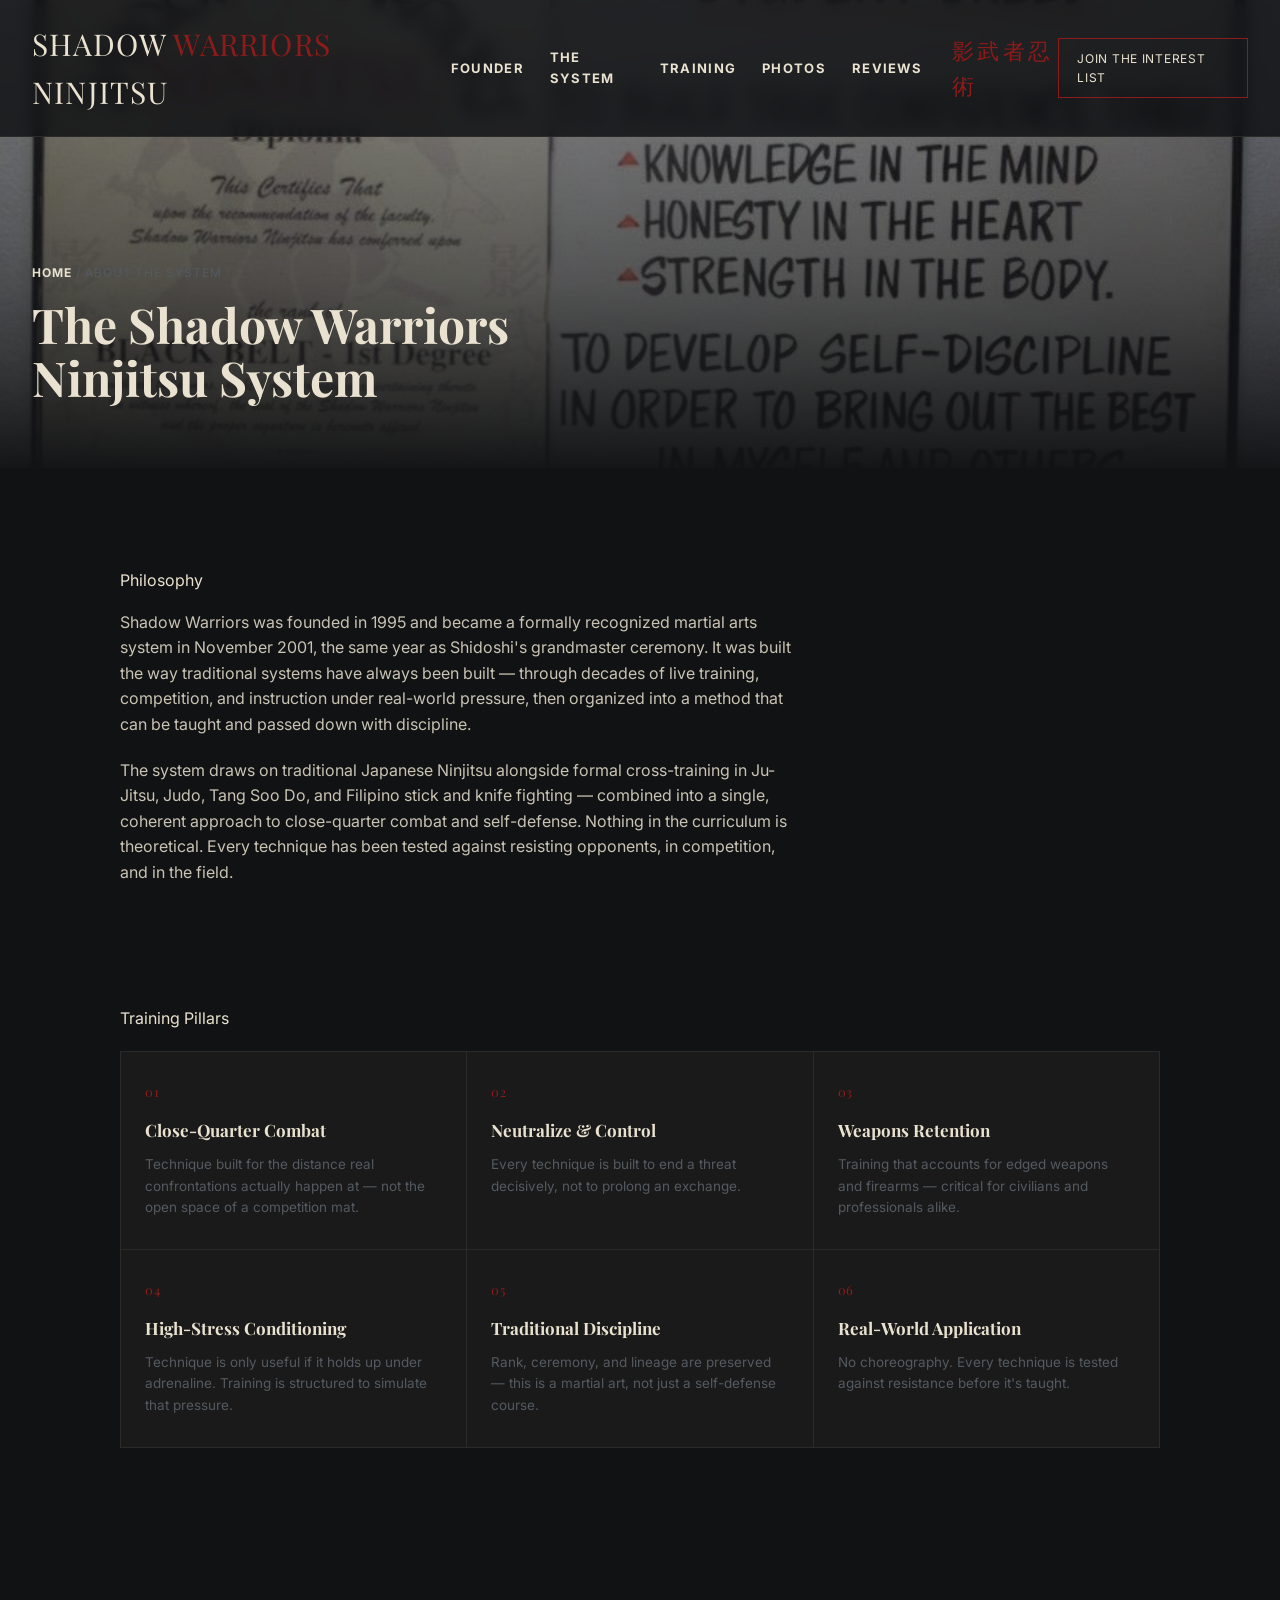
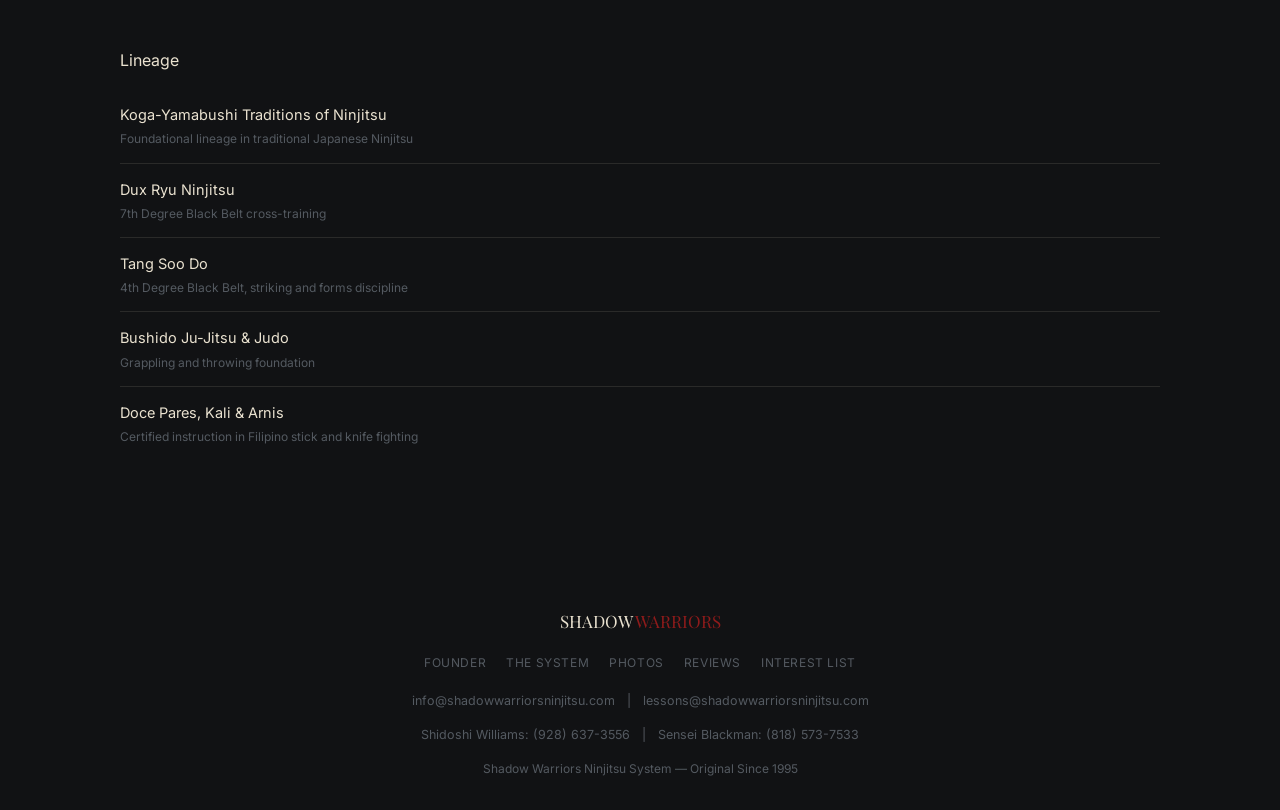
==== commit ea19d6bf: "Clarify 1995 founding vs 2001 formal recognition in Philosophy copy" ====
--- a/about-the-system.html
+++ b/about-the-system.html
@@ -40,7 +40,7 @@
 
 <div class="nav-backdrop"></div>
 <nav>
-  <div class="nav-brand">SHADOW <span>WARRIORS</span> NINJITSU</div>
+  <a href="shadow-warriors-legacy-homepage.html" class="nav-brand" style="text-decoration:none;">SHADOW <span>WARRIORS</span> NINJITSU</a>
   <div class="nav-links">
     <a href="founder.html">Founder</a>
     <a href="about-the-system.html">The System</a>
@@ -64,7 +64,7 @@
 <section>
   <div class="inner philosophy">
     <span class="eyebrow" style="display:block; margin-bottom:16px;">Philosophy</span>
-    <p>Shadow Warriors Ninjitsu was not assembled from a manual. It was built the way traditional systems have always been built — through decades of live training, competition, and instruction under real-world pressure, then organized into a method that can be taught and passed down with discipline.</p>
+    <p>Shadow Warriors was founded in 1995 and became a formally recognized martial arts system in November 2001, the same year as Shidoshi's grandmaster ceremony. It was built the way traditional systems have always been built — through decades of live training, competition, and instruction under real-world pressure, then organized into a method that can be taught and passed down with discipline.</p>
     <p>The system draws on traditional Japanese Ninjitsu alongside formal cross-training in Ju-Jitsu, Judo, Tang Soo Do, and Filipino stick and knife fighting — combined into a single, coherent approach to close-quarter combat and self-defense. Nothing in the curriculum is theoretical. Every technique has been tested against resisting opponents, in competition, and in the field.</p>
   </div>
 </section>
@@ -139,7 +139,7 @@
     &nbsp;&nbsp;|&nbsp;&nbsp;
     <a href="tel:+18185737533" style="color:var(--steel);">Sensei Blackman: (818) 573-7533</a>
   </div>
-  <div class="footer-meta">Shadow Warriors Ninjitsu System — Original Since 1999</div>
+  <div class="footer-meta">Shadow Warriors Ninjitsu System — Original Since 1995</div>
 </footer>
 
 <script src="script.js"></script>
--- a/style.css
+++ b/style.css
@@ -45,6 +45,7 @@
     padding:10px 18px;
   }
   .nav-cta:hover{ background:var(--crimson); }
+  .nav-mobile-cta{ display:none; }
 
   /* ===== HAMBURGER MENU (mobile) ===== */
   .nav-toggle{
@@ -107,7 +108,7 @@
   }
   .hero-inner{ max-width:620px; }
   .hero .eyebrow{ font-size:18px; letter-spacing:0.16em; text-transform:uppercase; color:#5c1015; font-weight:700; margin-bottom:18px; display:block; }
-  .hero h1{ font-size:clamp(42px,7.5vw,72px); font-weight:700; color:var(--rice); line-height:1.05; margin-bottom:16px; text-shadow:0 4px 24px rgba(0,0,0,0.55), 0 0 40px rgba(142,27,27,0.25); }
+  .hero h1{ font-size:clamp(32px,5.5vw,54px); font-weight:700; color:var(--rice); line-height:1.08; margin-bottom:16px; text-shadow:0 4px 24px rgba(0,0,0,0.55), 0 0 40px rgba(142,27,27,0.25); }
   .hero .sub{ font-size:16px; letter-spacing:0.02em; color:var(--steel); margin-bottom:20px; text-transform:uppercase; }
   .hero .support{ font-size:15px; color:#c9c3b4; max-width:440px; margin-bottom:34px; }
   .hero .support strong{ color:var(--rice); font-weight:600; }
@@ -280,4 +281,26 @@
     cursor:pointer;
     display:flex; align-items:center; justify-content:center;
   }
-  .lightbox-close:hover{ border-color:var(--crimson); color:var(--crimson); }+  .lightbox-close:hover{ border-color:var(--crimson); color:var(--crimson); }
+
+  /* ===== PHOTO CAROUSEL (scroll-snap, native touch swipe) ===== */
+  .gallery-carousel{
+    display:flex;
+    gap:14px;
+    overflow-x:auto;
+    scroll-snap-type:x mandatory;
+    padding-bottom:14px;
+    -webkit-overflow-scrolling:touch;
+    scrollbar-width:thin;
+    scrollbar-color:var(--crimson) var(--charcoal, #1a1a1a);
+  }
+  .gallery-carousel::-webkit-scrollbar{ height:6px; }
+  .gallery-carousel::-webkit-scrollbar-thumb{ background:var(--crimson); }
+  .gallery-carousel .gallery-item{
+    flex:0 0 auto;
+    width:280px;
+    scroll-snap-align:start;
+  }
+  @media (max-width:600px){
+    .gallery-carousel .gallery-item{ width:78vw; }
+  }
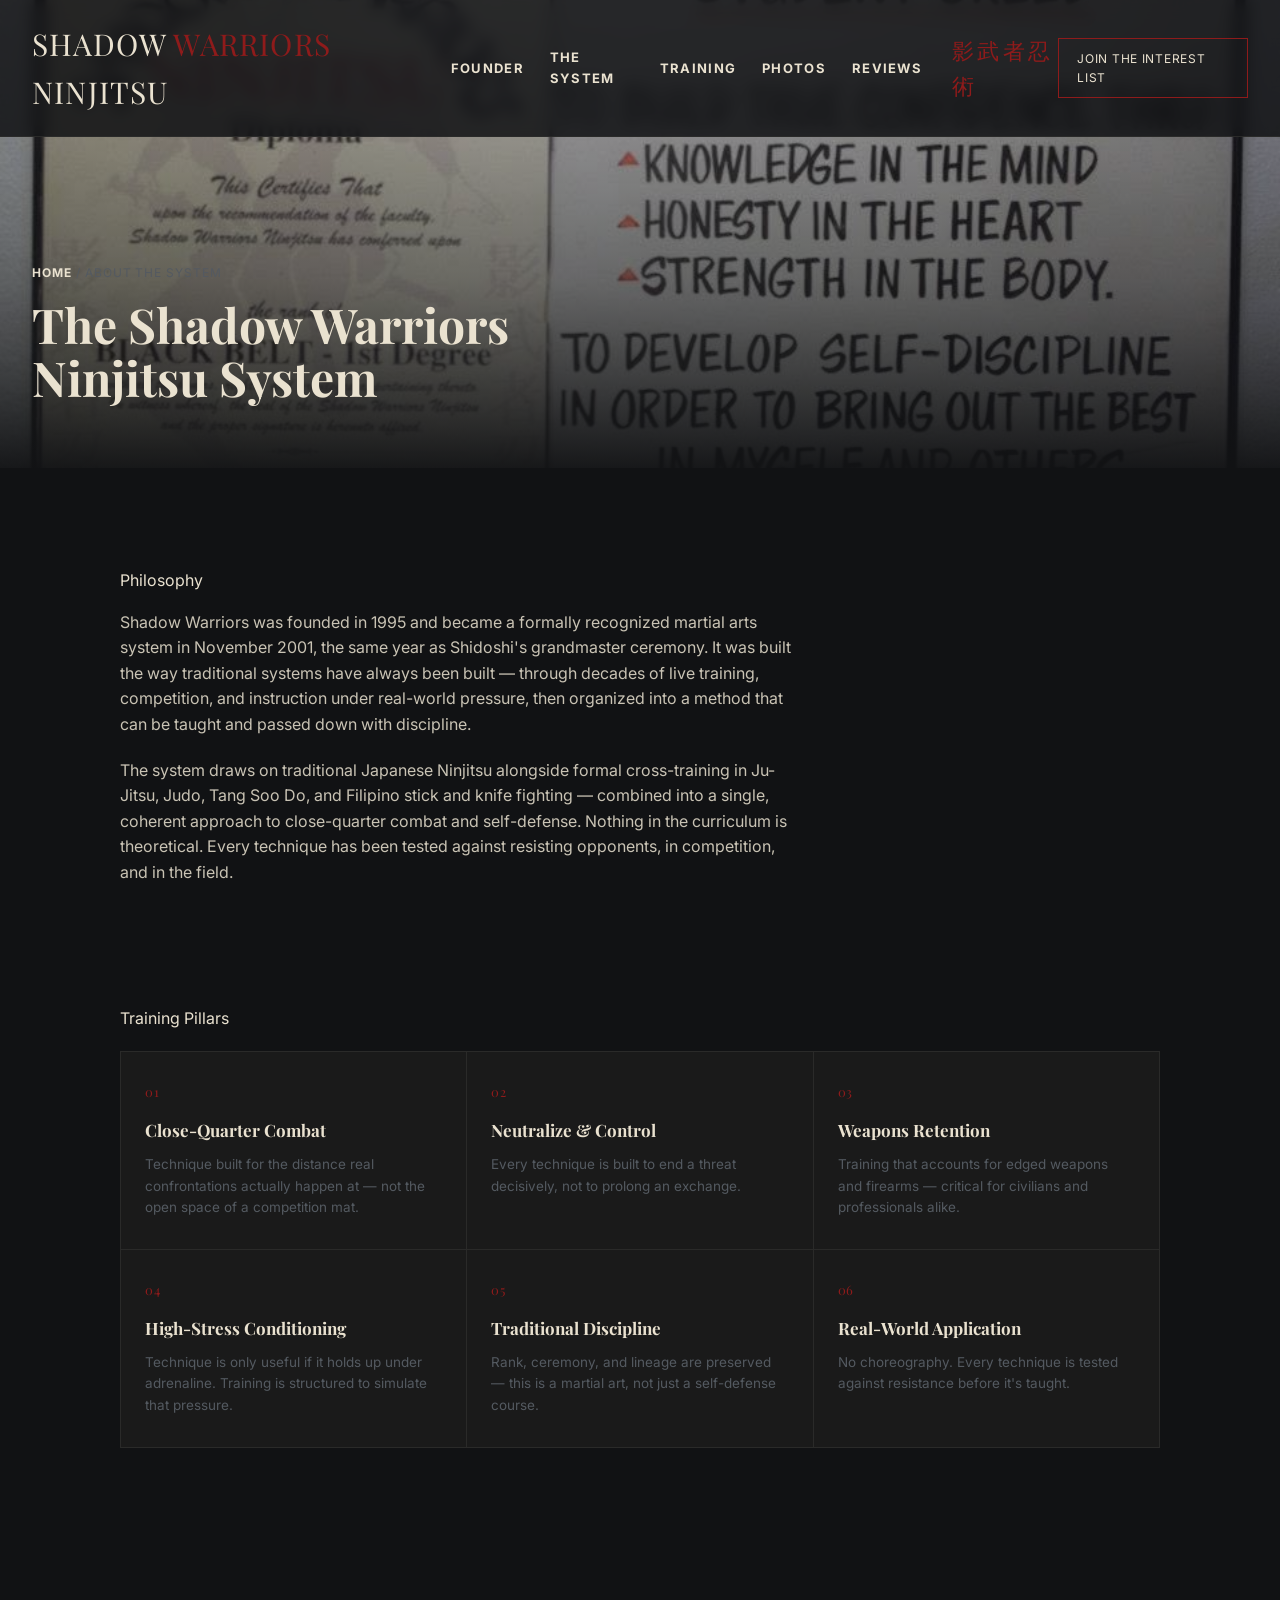
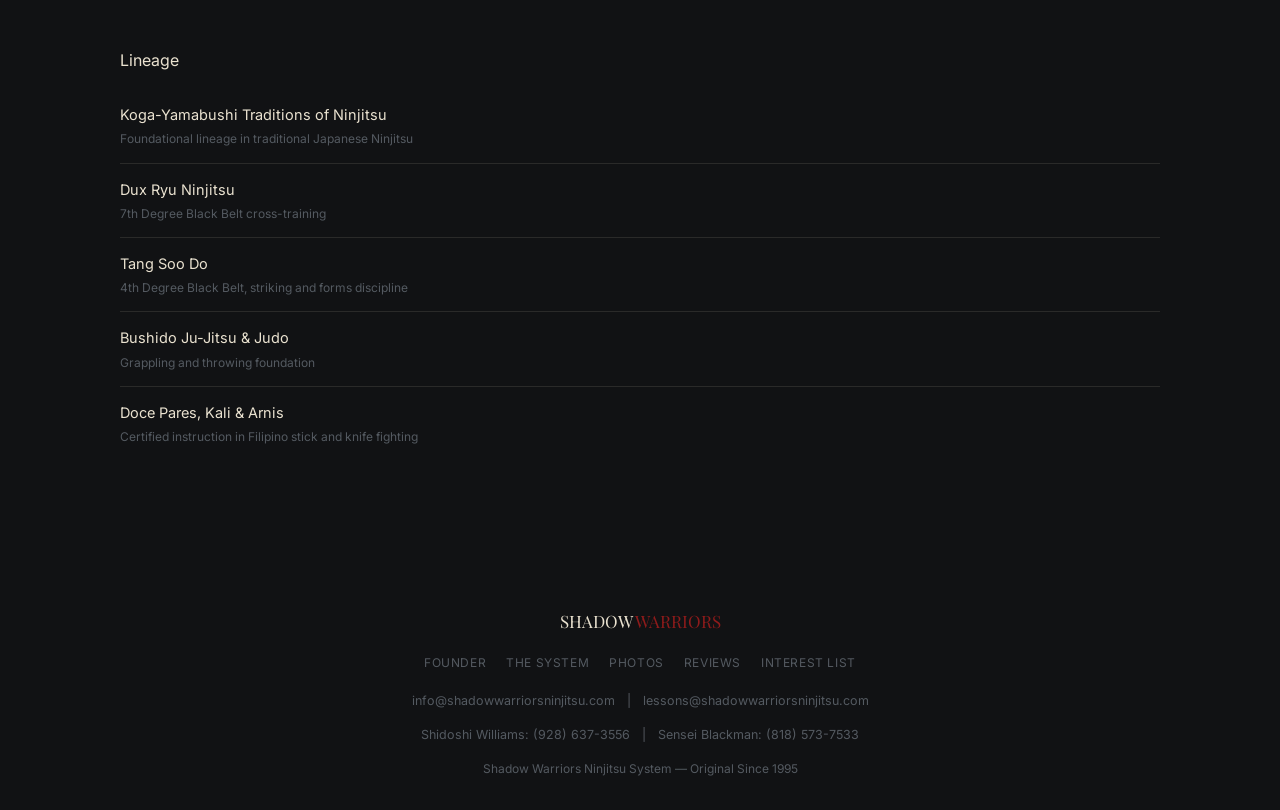
==== commit 2f7fd136: "Rebalance hero gradients to show more photo detail" ====
--- a/about-the-system.html
+++ b/about-the-system.html
@@ -14,7 +14,7 @@
     display:flex; align-items:flex-end;
     padding:64px 32px 64px;
     background:
-      linear-gradient(180deg, rgba(17,18,20,0.3) 0%, rgba(17,18,20,0.65) 60%, rgba(17,18,20,0.98) 100%),
+      linear-gradient(180deg, rgba(17,18,20,0.12) 0%, rgba(17,18,20,0.55) 60%, rgba(17,18,20,0.97) 100%),
       url('photos/credential-black-belt-diploma-creed.jpg') center 30% / cover no-repeat;
   }
   .page-hero-inner{ max-width:640px; }
--- a/style.css
+++ b/style.css
@@ -85,6 +85,7 @@
     .nav-links a{ font-size:16px; }
     .nav-brand{ font-size:19px; }
     .nav-cta{ display:none; }
+    .nav-cta-group{ display:none !important; }
     .nav-links .nav-mobile-cta{
       display:block;
       margin-top:12px;
@@ -103,12 +104,12 @@
     display:flex; align-items:flex-end;
     padding:64px 32px 88px;
     background:
-      linear-gradient(180deg, rgba(17,18,20,0.45) 0%, rgba(17,18,20,0.7) 60%, rgba(17,18,20,0.98) 100%),
+      linear-gradient(180deg, rgba(17,18,20,0.18) 0%, rgba(17,18,20,0.58) 60%, rgba(17,18,20,0.97) 100%),
       url('photos/hero-outdoor-lineup.jpg') center 30% / cover no-repeat;
   }
   .hero-inner{ max-width:620px; }
   .hero .eyebrow{ font-size:18px; letter-spacing:0.16em; text-transform:uppercase; color:#5c1015; font-weight:700; margin-bottom:18px; display:block; }
-  .hero h1{ font-size:clamp(32px,5.5vw,54px); font-weight:700; color:var(--rice); line-height:1.08; margin-bottom:16px; text-shadow:0 4px 24px rgba(0,0,0,0.55), 0 0 40px rgba(142,27,27,0.25); }
+  .hero h1{ font-size:clamp(32px,5.5vw,54px); font-weight:700; color:var(--rice); line-height:1.08; margin-bottom:16px; margin-top:-144px; text-shadow:0 4px 24px rgba(0,0,0,0.55), 0 0 40px rgba(142,27,27,0.25); }
   .hero .sub{ font-size:16px; letter-spacing:0.02em; color:var(--steel); margin-bottom:20px; text-transform:uppercase; }
   .hero .support{ font-size:15px; color:#c9c3b4; max-width:440px; margin-bottom:34px; }
   .hero .support strong{ color:var(--rice); font-weight:600; }
@@ -235,7 +236,7 @@
   .side-kanji-wrap{
     position:fixed;
     top:50%; right:20px;
-    transform:translateY(calc(-50% + 96px));
+    transform:translateY(-50%);
     z-index:40;
     pointer-events:none;
   }
